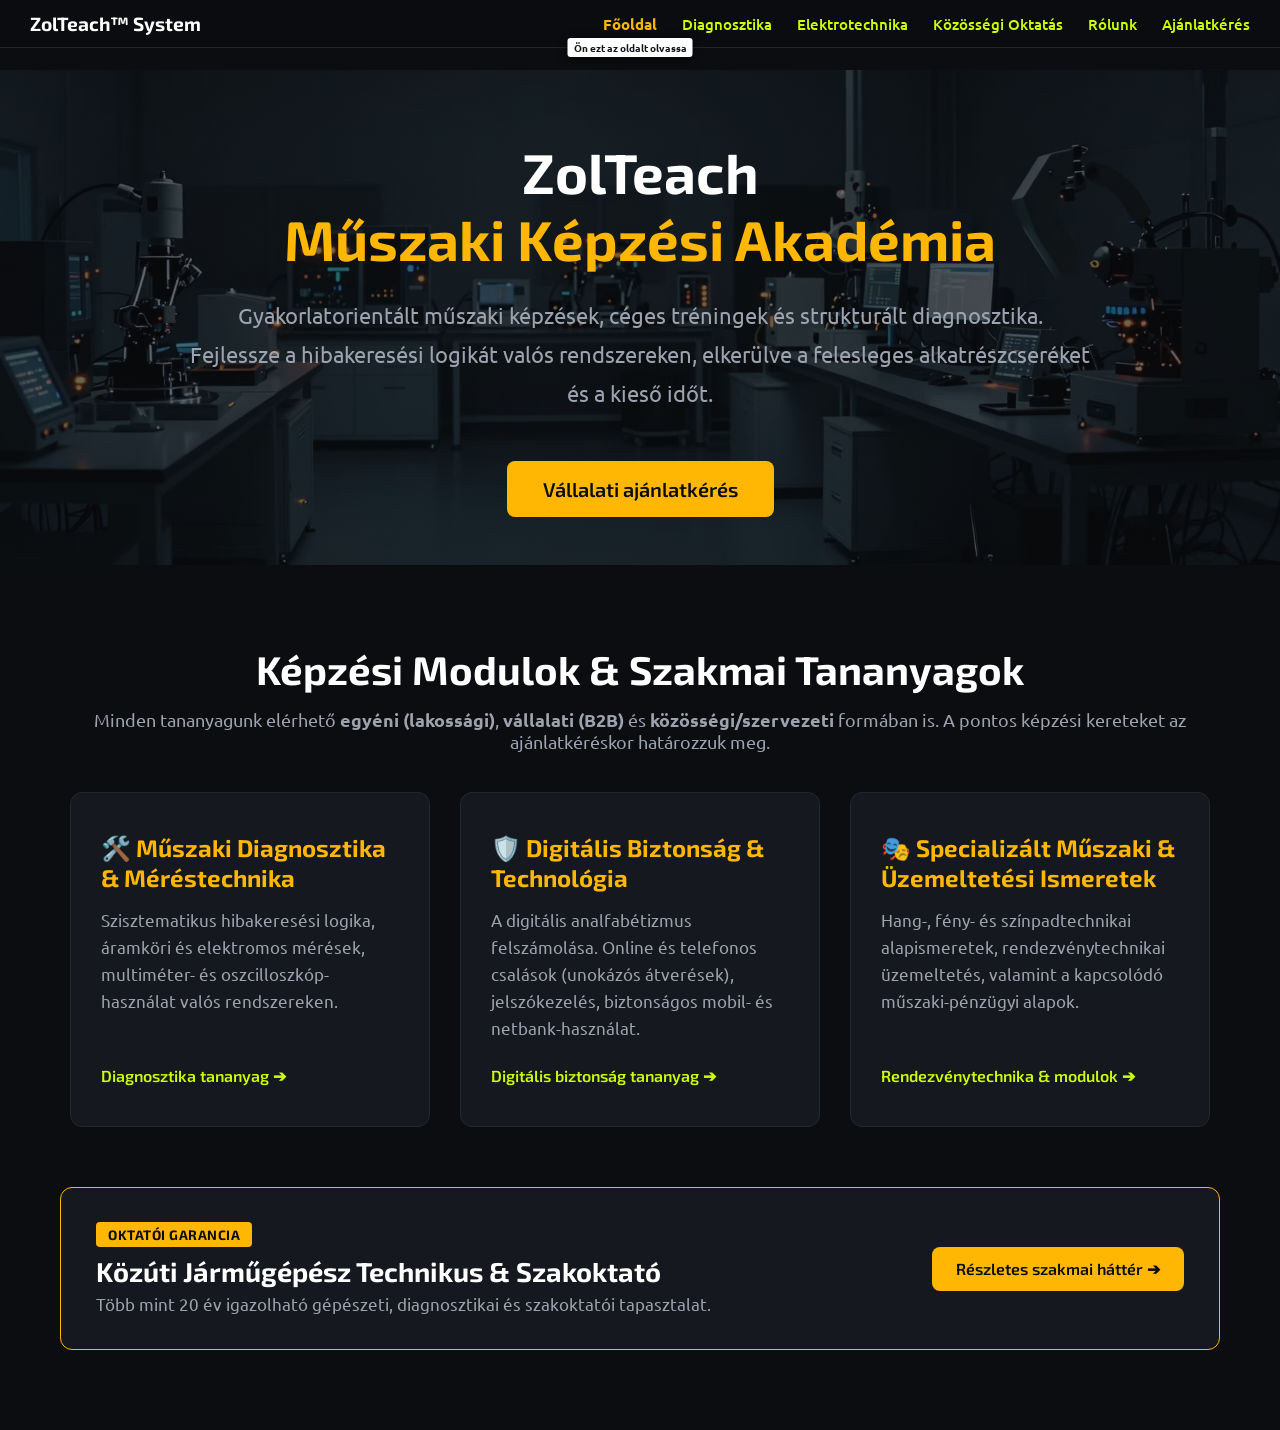
==== index.html @ a7b81051 "Add guarantee banner and update navigation links Added a guarantee banner section with styling and u" ====
<!DOCTYPE html>
<html lang="hu">
<head>
    <meta charset="UTF-8">
    <meta name="viewport" content="width=device-width, initial-scale=1.0">
    <title>ZolTeach Műszaki Képzési Akadémia</title>
    <link rel="preconnect" href="https://fonts.googleapis.com">
    <link rel="preconnect" href="https://fonts.gstatic.com" crossorigin>
    <link href="https://fonts.googleapis.com/css2?family=Exo+2:wght@600;700&family=Ubuntu:wght@400;500&display=swap" rel="stylesheet">
    
    <style>
        * { box-sizing: border-box; margin: 0; padding: 0; }
        
        body { 
            font-family: 'Ubuntu', sans-serif; 
            background-color: #0b0d10; 
            color: #e5e7eb;
            padding-top: 70px;
        }

        /* --- FELSŐ NAVIGÁCIÓS MENÜ --- */
        .top-nav {
            position: fixed;
            top: 0; 
            left: 0; 
            right: 0;
            background: rgba(11, 13, 16, 0.95);
            padding: 12px 30px;
            backdrop-filter: blur(8px);
            -webkit-backdrop-filter: blur(8px);
            z-index: 9999;
            display: flex;
            justify-content: space-between;
            align-items: center;
            border-bottom: 1px solid rgba(255, 255, 255, 0.1);
        }

        .nav-logo {
            display: flex;
            align-items: center;
            text-decoration: none;
            color: #ffffff;
            font-family: 'Exo 2', sans-serif;
            font-weight: 700;
            font-size: 1.2rem;
        }

        .nav-logo img {
            height: 38px;
            width: auto;
            margin-right: 10px;
        }

        .nav-links {
            display: flex;
            gap: 25px;
            align-items: center;
        }

        .nav-item {
            position: relative;
            color: #ccff00;
            text-decoration: none;
            font-weight: 500;
            font-size: 15px;
            transition: color 0.3s ease;
            display: inline-flex;
            flex-direction: column;
            align-items: center;
        }

        .nav-item:hover { 
            color: #ffffff; 
        }

        .menu-active {
            color: #ffb703 !important;
            font-weight: 700 !important;
        }

        .active-indicator {
            position: absolute;
            top: 100%;
            left: 50%;
            transform: translateX(-50%);
            margin-top: 4px;
            background-color: #ffffff;
            color: #111316;
            font-size: 10px;
            font-weight: 700;
            padding: 2px 6px;
            border-radius: 3px;
            white-space: nowrap;
            box-shadow: 0 2px 8px rgba(0, 0, 0, 0.6);
            pointer-events: none;
        }

        /* --- HERO SZEKCIÓ --- */
        .hero {
            background: linear-gradient(rgba(11, 13, 16, 0.6), rgba(11, 13, 16, 0.6)), 
                        url('images/zolteach-hatterkep.jpeg') no-repeat center center/cover;
            min-height: 55vh;
            display: flex;
            flex-direction: column;
            justify-content: center;
            align-items: center;
            text-align: center;
            padding: 60px 20px 40px 20px;
        }

        h1 { 
            font-family: 'Exo 2', sans-serif; 
            font-size: 3.5rem; 
            font-weight: 700;
            margin-bottom: 24px; 
            color: #ffffff; 
            line-height: 1.2;
        }
        
        h1 span { 
            color: #ffb703;
        }

        .hero p { 
            font-size: 1.35rem; 
            max-width: 900px; 
            margin-bottom: 48px; 
            color: #9ca3af;
            line-height: 1.8; 
        }
        
        .btn {
            font-family: 'Exo 2', sans-serif;
            background-color: #ffb703;
            color: #0b0d10;
            padding: 16px 36px;
            font-size: 1.25rem;
            font-weight: 600;
            text-decoration: none;
            border-radius: 8px;
            transition: all 0.3s ease;
            display: inline-block;
        }

        .btn:hover { 
            background-color: #ffffff; 
            transform: translateY(-2px);
        }

        /* --- KÉPZÉSI MODULOK SZEKCIÓ --- */
        .modules-section {
            padding: 80px 20px 40px 20px;
            max-width: 1200px;
            margin: 0 auto;
            text-align: center;
        }

        .modules-section h2 {
            font-family: 'Exo 2', sans-serif;
            font-size: 2.5rem;
            margin-bottom: 15px;
            color: #ffffff;
        }

        .grid {
            display: flex;
            gap: 30px;
            justify-content: center;
            flex-wrap: wrap;
        }

        .card {
            background-color: #15181e;
            border: 1px solid #222731;
            border-radius: 12px;
            padding: 40px 30px;
            flex: 1;
            min-width: 280px;
            max-width: 360px;
            text-align: left;
            transition: transform 0.3s ease, border-color 0.3s ease;
            display: flex;
            flex-direction: column;
            justify-content: space-between;
        }

        .card:hover {
            transform: translateY(-5px);
            border-color: #ffb703;
        }

        .card h3 {
            font-family: 'Exo 2', sans-serif;
            font-size: 1.5rem;
            color: #ffb703;
            margin-bottom: 15px;
        }

        .card p {
            font-size: 1.05rem;
            color: #9ca3af;
            line-height: 1.6;
            margin-bottom: 25px;
        }

        .card-link {
            color: #ccff00;
            text-decoration: none;
            font-weight: 600;
            font-family: 'Exo 2', sans-serif;
            display: inline-flex;
            align-items: center;
            gap: 8px;
            transition: color 0.3s ease;
        }

        .card-link:hover {
            color: #ffffff;
        }

        /* --- OKTATÓI GARANCIA BANNER --- */
        .guarantee-banner {
            max-width: 1200px;
            margin: 20px auto 80px auto;
            padding: 0 20px;
        }

        .guarantee-box {
            background: #15181e;
            border: 1px solid #ffb703;
            border-radius: 12px;
            padding: 35px;
            display: flex;
            justify-content: space-between;
            align-items: center;
            flex-wrap: wrap;
            gap: 25px;
        }

        .badge {
            background: #ffb703;
            color: #0b0d10;
            font-weight: 700;
            padding: 4px 12px;
            border-radius: 4px;
            font-size: 0.85rem;
            font-family: 'Exo 2', sans-serif;
            letter-spacing: 0.5px;
        }

        .guarantee-box h3 {
            color: #ffffff;
            font-family: 'Exo 2', sans-serif;
            margin-top: 12px;
            font-size: 1.7rem;
        }

        .guarantee-box p {
            color: #9ca3af;
            margin-top: 6px;
            font-size: 1.05rem;
        }

        @media (max-width: 768px) {
            body { padding-top: 120px; }
            .top-nav { flex-direction: column; gap: 12px; padding: 12px 15px; }
            .nav-links { gap: 15px; flex-wrap: wrap; justify-content: center; }
            .active-indicator { display: none; }
            h1 { font-size: 2.4rem; }
            .guarantee-box { flex-direction: column; text-align: center; }
        }
    </style>
</head>
<body>

    <!-- FELSŐ MENÜ -->
    <nav class="top-nav" aria-label="Fő navigáció">
        <a href="index.html" class="nav-logo">
            <img src="images/zolteach-logo.png" alt="ZolTeach System Logo" onerror="this.style.display='none'">
            ZolTeach™ System
        </a>
        <div class="nav-links">
            <a href="index.html" class="nav-item menu-active">
                Főoldal
                <span class="active-indicator">Ön ezt az oldalt olvassa</span>
            </a>
            <a href="diagnosztika.html" class="nav-item">Diagnosztika</a>
            <a href="elektrotechnika.html" class="nav-item">Elektrotechnika</a>
            <a href="kozossegi-kepzesek.html" class="nav-item">Közösségi Oktatás</a>
            <a href="rolunk.html" class="nav-item">Rólunk</a>
            <a href="#ajanlatkeres" class="nav-item">Ajánlatkérés</a>
        </div>
    </nav>

    <!-- HERO SZEKCIÓ -->
    <section class="hero">
        <h1>ZolTeach <br><span>Műszaki Képzési Akadémia</span></h1>
        <p>
            Gyakorlatorientált műszaki képzések, céges tréningek és strukturált diagnosztika. <br>
            Fejlessze a hibakeresési logikát valós rendszereken, elkerülve a felesleges alkatrészcseréket és a kieső időt.
        </p>
        <a href="#ajanlatkeres" class="btn">Vállalati ajánlatkérés</a>
    </section>

    <!-- KÉPZÉSI MODULOK SZEKCIÓ -->
    <section class="modules-section">
        <h2>Képzési Modulok & Szakmai Tananyagok</h2>
        <p style="color: #9ca3af; margin-bottom: 40px; font-size: 1.1rem;">
            Minden tananyagunk elérhető <strong>egyéni (lakossági)</strong>, <strong>vállalati (B2B)</strong> és <strong>közösségi/szervezeti</strong> formában is. A pontos képzési kereteket az ajánlatkéréskor határozzuk meg.
        </p>
        
        <div class="grid">
            <!-- 1. MŰSZAKI MODUL -->
            <div class="card">
                <div>
                    <h3>🛠️ Műszaki Diagnosztika & Méréstechnika</h3>
                    <p>Szisztematikus hibakeresési logika, áramköri és elektromos mérések, multiméter- és oszcilloszkóp-használat valós rendszereken.</p>
                </div>
                <a href="diagnosztika.html" class="card-link">Diagnosztika tananyag ➔</a>
            </div>

            <!-- 2. DIGITÁLIS BIZTONSÁG MODUL -->
            <div class="card">
                <div>
                    <h3>🛡️ Digitális Biztonság & Technológia</h3>
                    <p>A digitális analfabétizmus felszámolása. Online és telefonos csalások (unokázós átverések), jelszókezelés, biztonságos mobil- és netbank-használat.</p>
                </div>
                <a href="elektrotechnika.html" class="card-link">Digitális biztonság tananyag ➔</a>
            </div>

            <!-- 3. SPECIALIZÁLT & ÜZEMELTETÉSI MODUL -->
            <div class="card">
                <div>
                    <h3>🎭 Specializált Műszaki & Üzemeltetési Ismeretek</h3>
                    <p>Hang-, fény- és színpadtechnikai alapismeretek, rendezvénytechnikai üzemeltetés, valamint a kapcsolódó műszaki-pénzügyi alapok.</p>
                </div>
                <a href="kozossegi-kepzesek.html" class="card-link">Rendezvénytechnika & modulok ➔</a>
            </div>
        </div>
    </section>

    <!-- OKTATÓI GARANCIA BLOKK -->
    <section class="guarantee-banner">
        <div class="guarantee-box">
            <div>
                <span class="badge">OKTATÓI GARANCIA</span>
                <h3>Közúti Járműgépész Technikus & Szakoktató</h3>
                <p>Több mint 20 év igazolható gépészeti, diagnosztikai és szakoktatói tapasztalat.</p>
            </div>
            <a href="rolunk.html" class="btn" style="padding: 12px 24px; font-size: 1rem;">Részletes szakmai háttér ➔</a>
        </div>
    </section>

</body>
</html>
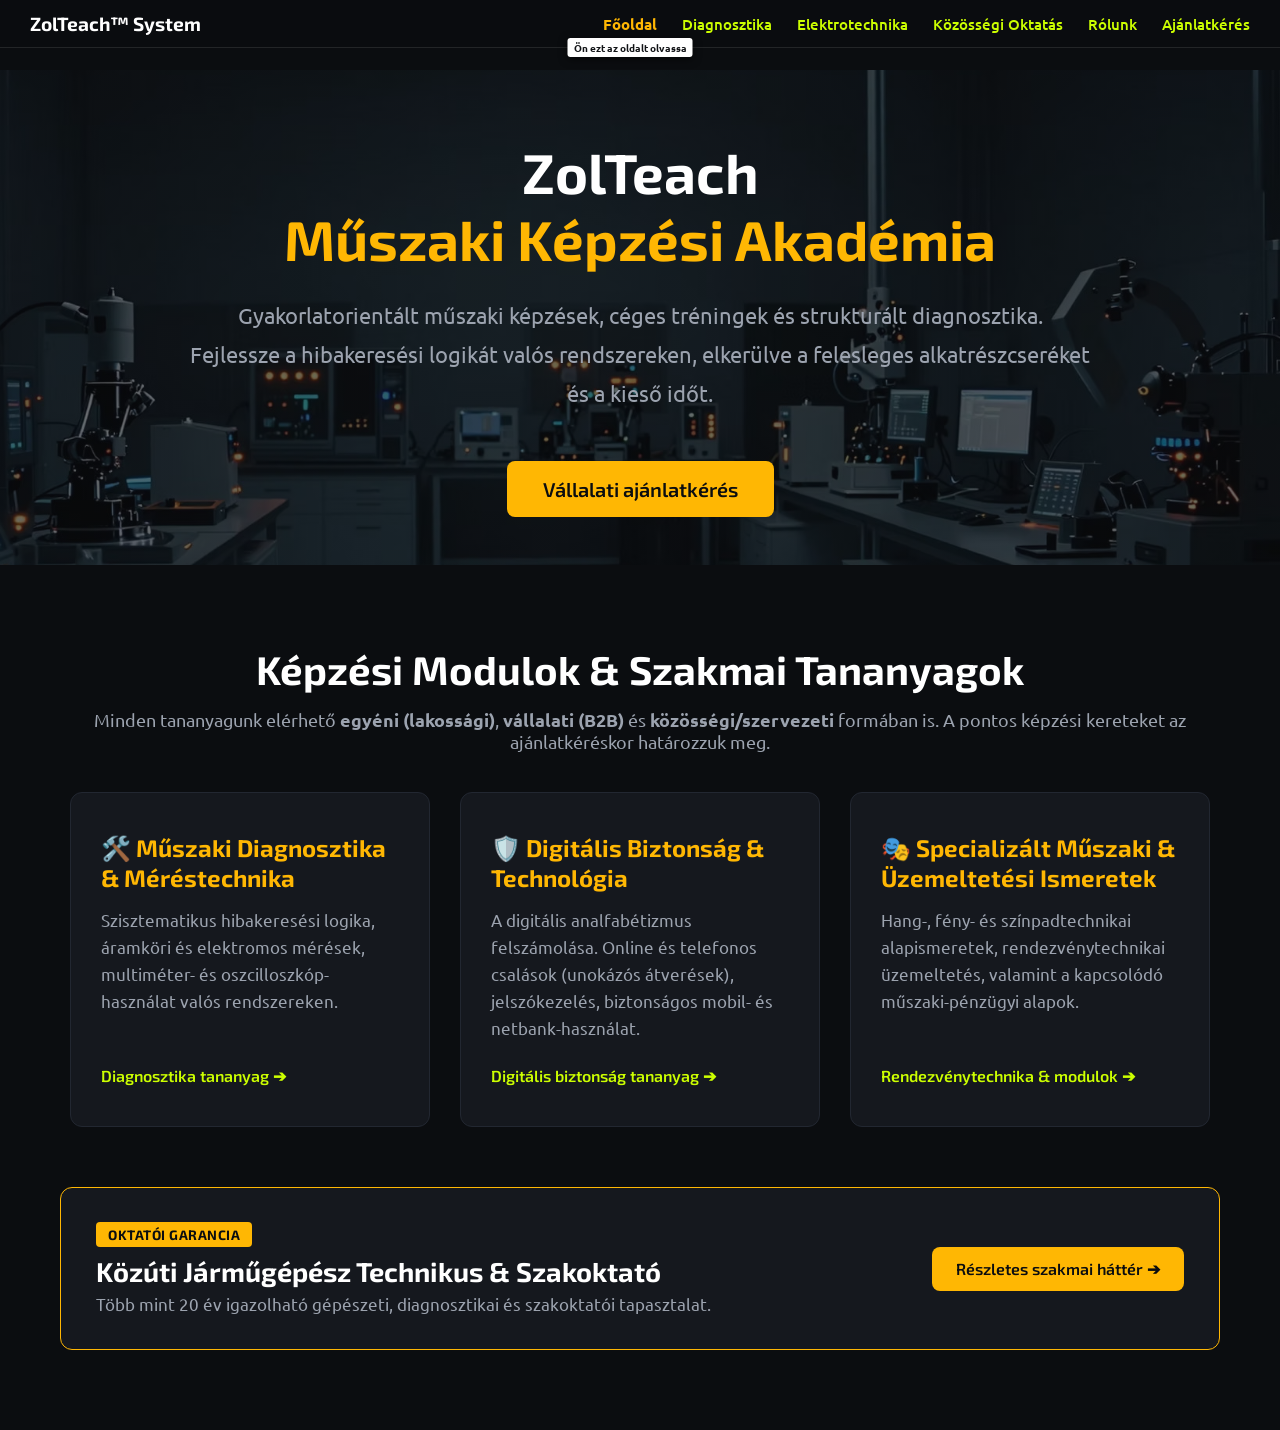
==== commit 5b773de1: "Update hero section background and comment" ====
--- a/index.html
+++ b/index.html
@@ -95,10 +95,11 @@
             pointer-events: none;
         }
 
-        /* --- HERO SZEKCIÓ --- */
+        /* --- HERO SZEKCIÓ (FIXÁLT HÁTTÉRREL) --- */
         .hero {
             background: linear-gradient(rgba(11, 13, 16, 0.6), rgba(11, 13, 16, 0.6)), 
                         url('images/zolteach-hatterkep.jpeg') no-repeat center center/cover;
+            background-attachment: fixed;
             min-height: 55vh;
             display: flex;
             flex-direction: column;
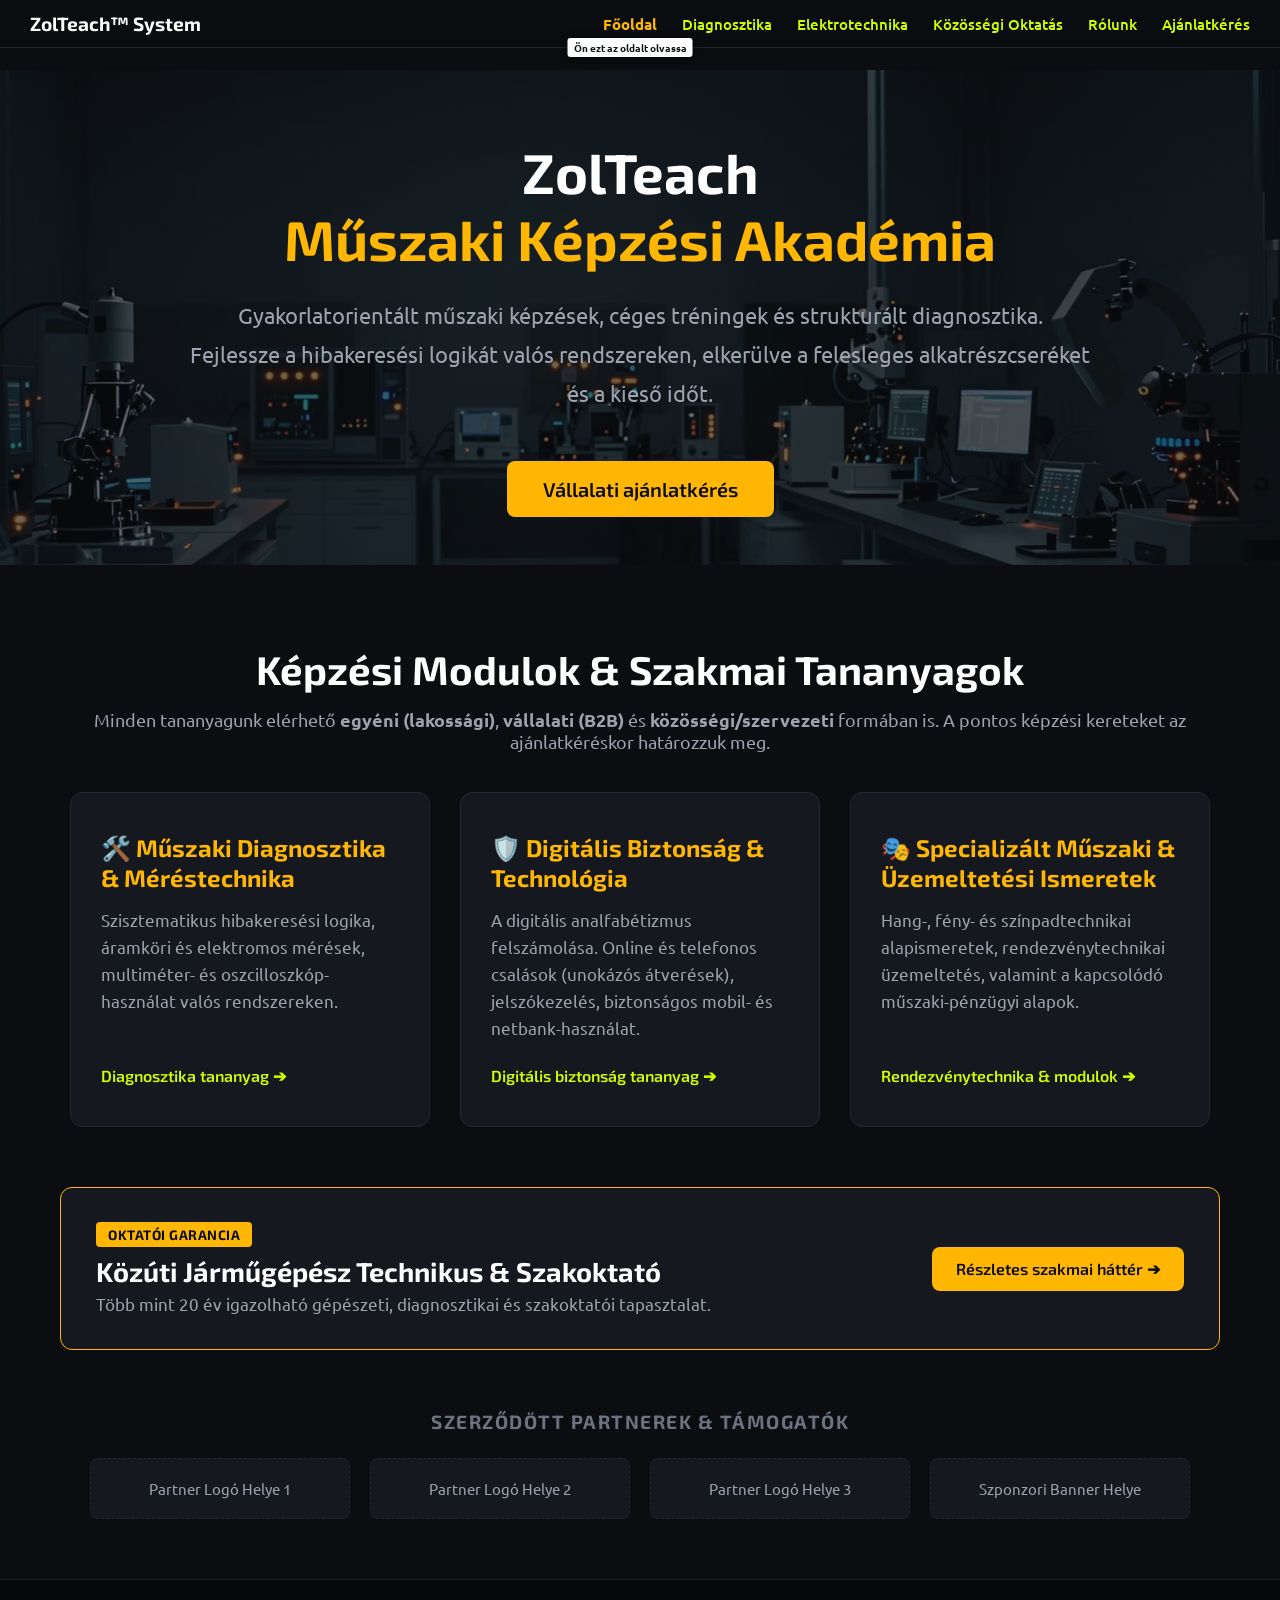
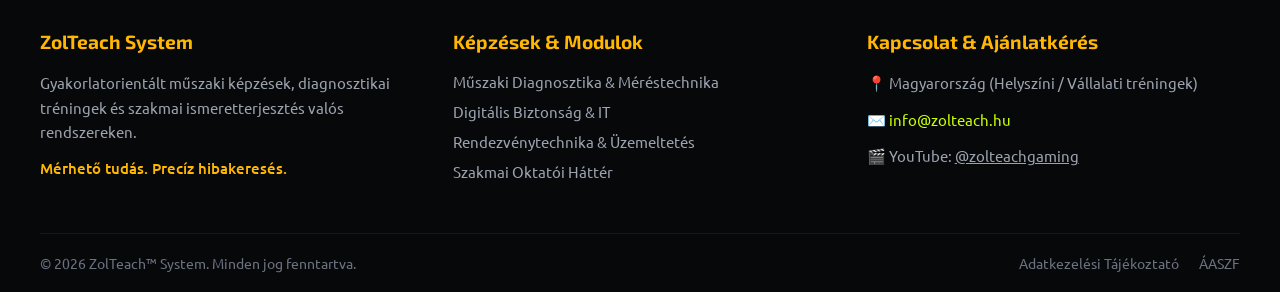
==== commit e6563696: "Add partners section and update margin in styles Lábléc beillesztése?" ====
--- a/index.html
+++ b/index.html
@@ -222,7 +222,7 @@
         /* --- OKTATÓI GARANCIA BANNER --- */
         .guarantee-banner {
             max-width: 1200px;
-            margin: 20px auto 80px auto;
+            margin: 20px auto 60px auto;
             padding: 0 20px;
         }
 
@@ -262,6 +262,146 @@
             font-size: 1.05rem;
         }
 
+        /* --- PARTNER ÉS REKLÁM SZEKCIÓ --- */
+        .partners-section {
+            max-width: 1200px;
+            margin: 40px auto 60px auto;
+            padding: 0 20px;
+            text-align: center;
+        }
+
+        .partners-section h3 {
+            font-family: 'Exo 2', sans-serif;
+            font-size: 1.2rem;
+            color: #6b7280;
+            margin-bottom: 25px;
+            text-transform: uppercase;
+            letter-spacing: 1.5px;
+        }
+
+        .partners-grid {
+            display: flex;
+            gap: 20px;
+            justify-content: center;
+            align-items: center;
+            flex-wrap: wrap;
+        }
+
+        .partner-box {
+            background-color: #15181e;
+            border: 1px dashed #222731;
+            border-radius: 8px;
+            padding: 20px;
+            min-width: 200px;
+            flex: 1;
+            max-width: 260px;
+            display: flex;
+            justify-content: center;
+            align-items: center;
+            color: #9ca3af;
+            font-size: 0.95rem;
+            text-decoration: none;
+            transition: all 0.3s ease;
+        }
+
+        .partner-box img {
+            max-height: 40px;
+            max-width: 100%;
+            filter: grayscale(100%);
+            opacity: 0.7;
+            transition: all 0.3s ease;
+        }
+
+        .partner-box:hover {
+            border-color: #ffb703;
+            color: #ffffff;
+            transform: translateY(-3px);
+            background-color: #1c2029;
+        }
+
+        .partner-box:hover img {
+            filter: grayscale(0%);
+            opacity: 1;
+        }
+
+        /* --- LÁBLÉC (FOOTER) --- */
+        footer {
+            background-color: #07080a;
+            border-top: 1px solid rgba(255, 255, 255, 0.1);
+            padding: 50px 20px 20px 20px;
+        }
+
+        .footer-container {
+            max-width: 1200px;
+            margin: 0 auto;
+            display: flex;
+            flex-wrap: wrap;
+            gap: 40px;
+            justify-content: space-between;
+        }
+
+        .footer-col {
+            flex: 1;
+            min-width: 250px;
+        }
+
+        .footer-col h4 {
+            font-family: 'Exo 2', sans-serif;
+            color: #ffb703;
+            font-size: 1.2rem;
+            margin-bottom: 18px;
+        }
+
+        .footer-col p {
+            color: #9ca3af;
+            font-size: 0.95rem;
+            line-height: 1.6;
+            margin-bottom: 12px;
+        }
+
+        .footer-links {
+            list-style: none;
+        }
+
+        .footer-links li {
+            margin-bottom: 10px;
+        }
+
+        .footer-links a {
+            color: #9ca3af;
+            text-decoration: none;
+            font-size: 0.95rem;
+            transition: color 0.3s ease;
+        }
+
+        .footer-links a:hover {
+            color: #ccff00;
+        }
+
+        .footer-bottom {
+            max-width: 1200px;
+            margin: 40px auto 0 auto;
+            padding-top: 20px;
+            border-top: 1px solid #15181e;
+            display: flex;
+            justify-content: space-between;
+            align-items: center;
+            flex-wrap: wrap;
+            gap: 15px;
+            color: #6b7280;
+            font-size: 0.85rem;
+        }
+
+        .footer-bottom a {
+            color: #6b7280;
+            text-decoration: none;
+            transition: color 0.3s ease;
+        }
+
+        .footer-bottom a:hover {
+            color: #ffffff;
+        }
+
         @media (max-width: 768px) {
             body { padding-top: 120px; }
             .top-nav { flex-direction: column; gap: 12px; padding: 12px 15px; }
@@ -269,6 +409,8 @@
             .active-indicator { display: none; }
             h1 { font-size: 2.4rem; }
             .guarantee-box { flex-direction: column; text-align: center; }
+            .footer-container { flex-direction: column; }
+            .footer-bottom { flex-direction: column; text-align: center; }
         }
     </style>
 </head>
@@ -352,5 +494,68 @@
         </div>
     </section>
 
+    <!-- PARTNER ÉS REKLÁM SZEKCIÓ -->
+    <section class="partners-section">
+        <h3>Szerződött Partnerek & Támogatók</h3>
+        <div class="partners-grid">
+            <!-- Helyőrző boxok logóknak / hirdetéseknek -->
+            <a href="#" class="partner-box">
+                <!-- Logó kép esetén: <img src="images/partner1.png" alt="Partner 1"> -->
+                <span>Partner Logó Helye 1</span>
+            </a>
+            <a href="#" class="partner-box">
+                <span>Partner Logó Helye 2</span>
+            </a>
+            <a href="#" class="partner-box">
+                <span>Partner Logó Helye 3</span>
+            </a>
+            <a href="#" class="partner-box">
+                <span>Szponzori Banner Helye</span>
+            </a>
+        </div>
+    </section>
+
+    <!-- LÁBLÉC (FOOTER) -->
+    <footer>
+        <div class="footer-container">
+            <!-- 1. OSZLOP: RÓLUNK SUMMARY -->
+            <div class="footer-col">
+                <h4>ZolTeach System</h4>
+                <p>Gyakorlatorientált műszaki képzések, diagnosztikai tréningek és szakmai ismeretterjesztés valós rendszereken.</p>
+                <p style="color: #ffb703; font-weight: 500;">Mérhető tudás. Precíz hibakeresés.</p>
+            </div>
+
+            <!-- 2. OSZLOP: GYORSGYŰJTEMÉNY / LINKÉK -->
+            <div class="footer-col">
+                <h4>Képzések & Modulok</h4>
+                <ul class="footer-links">
+                    <li><a href="diagnosztika.html">Műszaki Diagnosztika & Méréstechnika</a></li>
+                    <li><a href="elektrotechnika.html">Digitális Biztonság & IT</a></li>
+                    <li><a href="kozossegi-kepzesek.html">Rendezvénytechnika & Üzemeltetés</a></li>
+                    <li><a href="rolunk.html">Szakmai Oktatói Háttér</a></li>
+                </ul>
+            </div>
+
+            <!-- 3. OSZLOP: KAPCSOLAT -->
+            <div class="footer-col" id="ajanlatkeres">
+                <h4>Kapcsolat & Ajánlatkérés</h4>
+                <p>📍 Magyarország (Helyszíni / Vállalati tréningek)</p>
+                <p>✉️ <a href="mailto:info@zolteach.hu" style="color: #ccff00; text-decoration: none;">info@zolteach.hu</a></p>
+                <p>🎬 YouTube: <a href="https://youtube.com/@zolteachgaming" target="_blank" rel="noopener" style="color: #9ca3af; text-decoration: underline;">@zolteachgaming</a></p>
+            </div>
+        </div>
+
+        <!-- ALSÓ SÁV -->
+        <div class="footer-bottom">
+            <div>
+                © 2026 ZolTeach™ System. Minden jog fenntartva.
+            </div>
+            <div style="display: flex; gap: 20px;">
+                <a href="#">Adatkezelési Tájékoztató</a>
+                <a href="#">ÁASZF</a>
+            </div>
+        </div>
+    </footer>
+
 </body>
 </html>
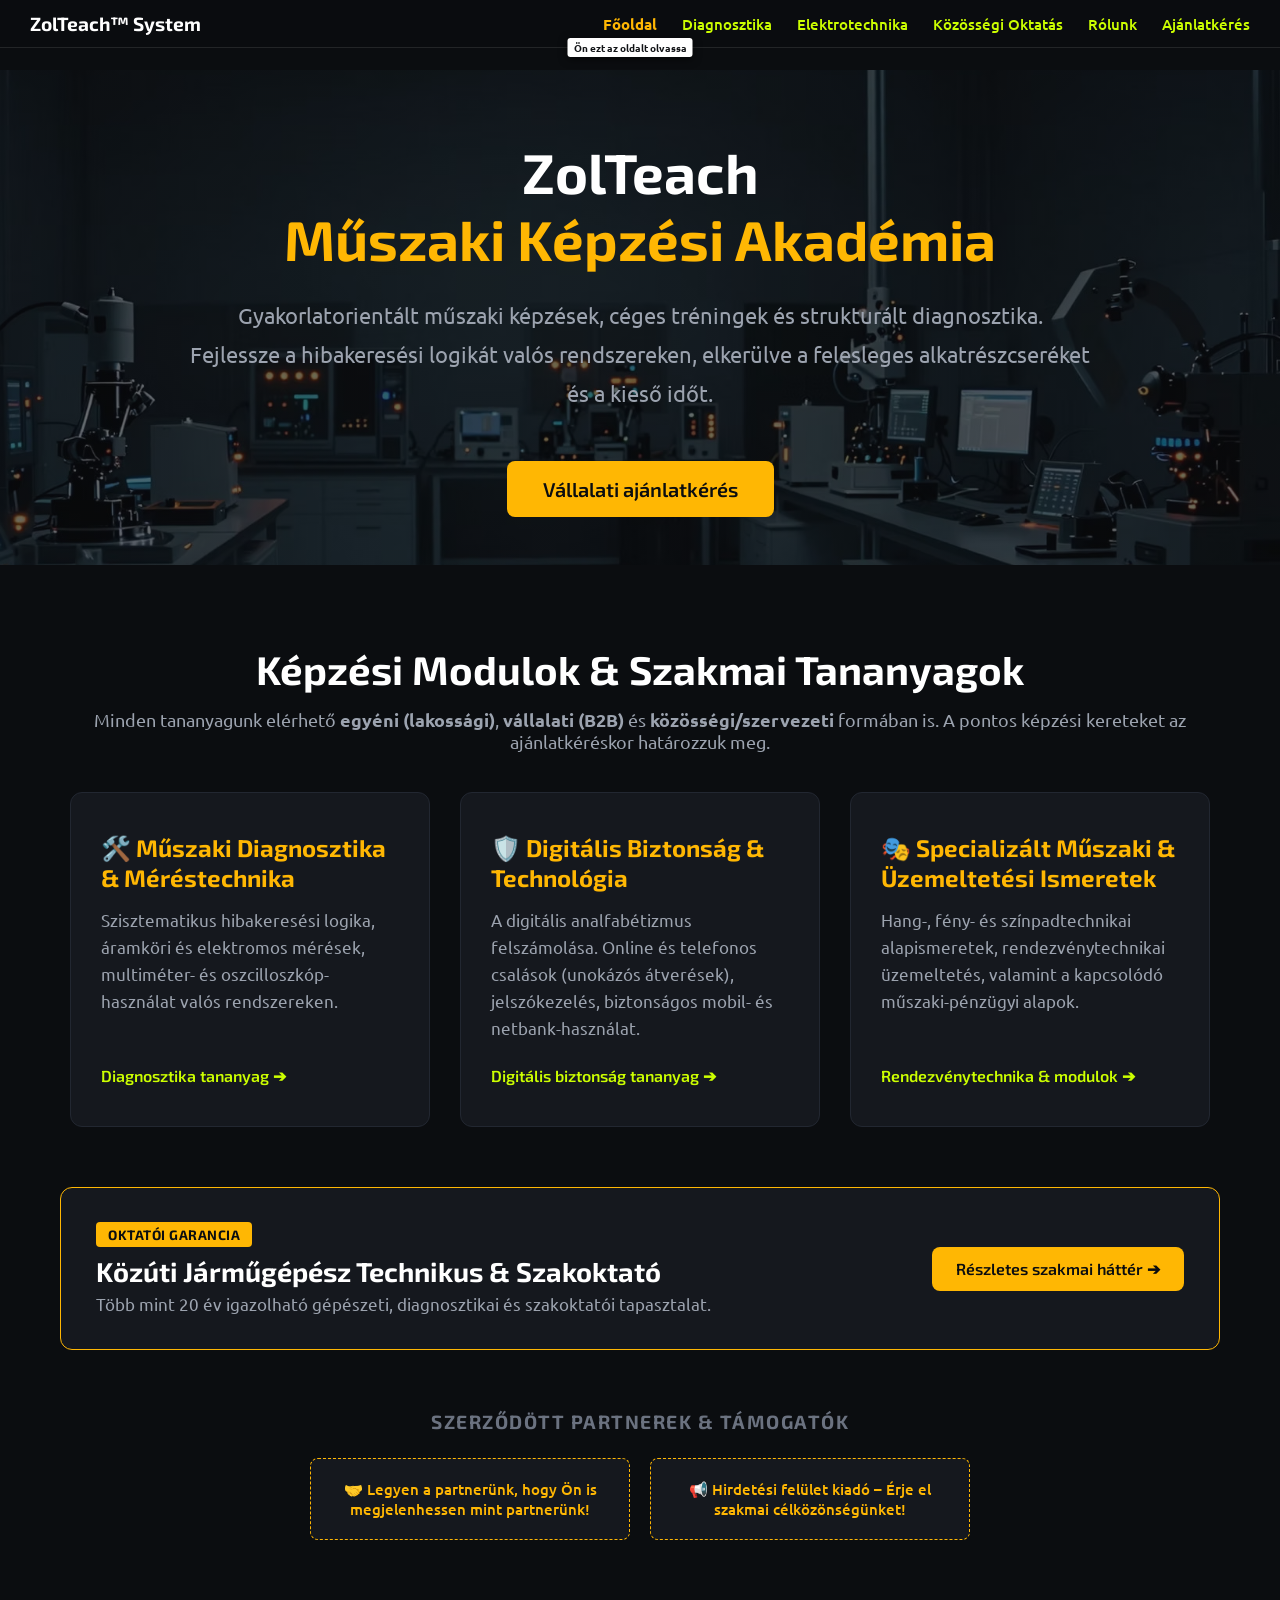
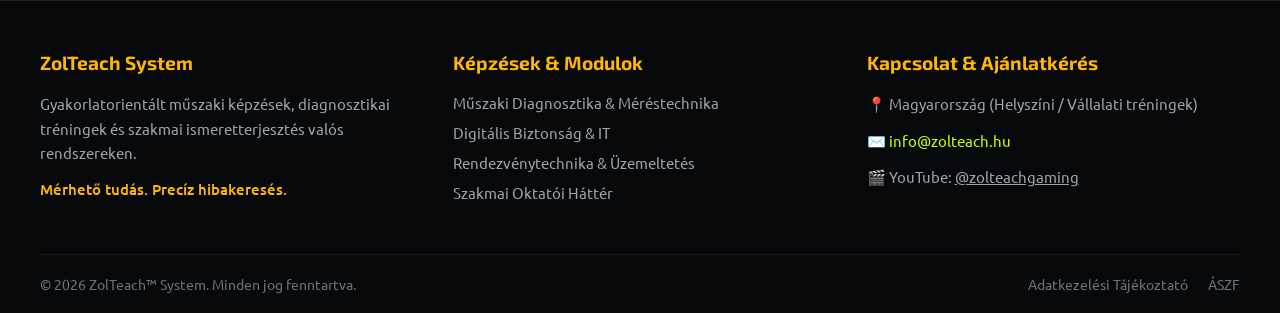
==== commit 38fb993d: "Refactor partner box styles and update section" ====
--- a/index.html
+++ b/index.html
@@ -289,12 +289,12 @@
 
         .partner-box {
             background-color: #15181e;
-            border: 1px dashed #222731;
+            border: 1px solid #222731;
             border-radius: 8px;
             padding: 20px;
-            min-width: 200px;
+            min-width: 220px;
             flex: 1;
-            max-width: 260px;
+            max-width: 320px;
             display: flex;
             justify-content: center;
             align-items: center;
@@ -304,12 +304,11 @@
             transition: all 0.3s ease;
         }
 
-        .partner-box img {
-            max-height: 40px;
-            max-width: 100%;
-            filter: grayscale(100%);
-            opacity: 0.7;
-            transition: all 0.3s ease;
+        .partner-box.promo-box {
+            border: 1px dashed #ffb703;
+            color: #ffb703;
+            font-weight: 500;
+            text-align: center;
         }
 
         .partner-box:hover {
@@ -319,9 +318,8 @@
             background-color: #1c2029;
         }
 
-        .partner-box:hover img {
-            filter: grayscale(0%);
-            opacity: 1;
+        .partner-box.promo-box:hover {
+            background-color: rgba(255, 183, 3, 0.1);
         }
 
         /* --- LÁBLÉC (FOOTER) --- */
@@ -494,38 +492,18 @@
         </div>
     </section>
 
-    <!-- PARTNER ÉS REKLÁM SZEKCIÓ -->
-    <section class="partners-section">
-        <h3>Szerződött Partnerek & Támogatók</h3>
-        <div class="partners-grid">
-            <!-- Helyőrző boxok logóknak / hirdetéseknek -->
-            <a href="#" class="partner-box">
-                <!-- Logó kép esetén: <img src="images/partner1.png" alt="Partner 1"> -->
-                <span>Partner Logó Helye 1</span>
-            </a>
-            <a href="#" class="partner-box">
-                <span>Partner Logó Helye 2</span>
-            </a>
-            <a href="#" class="partner-box">
-                <span>Partner Logó Helye 3</span>
-            </a>
-            <a href="#" class="partner-box">
-                <span>Szponzori Banner Helye</span>
-            </a>
-        </div>
-    </section>
+    <!-- PARTNER ÉS REKLÁM SZEKCIÓ (Központilag a partners.json-ból) -->
+    <section class="partners-section" id="partners-container"></section>
 
     <!-- LÁBLÉC (FOOTER) -->
     <footer>
         <div class="footer-container">
-            <!-- 1. OSZLOP: RÓLUNK SUMMARY -->
             <div class="footer-col">
                 <h4>ZolTeach System</h4>
                 <p>Gyakorlatorientált műszaki képzések, diagnosztikai tréningek és szakmai ismeretterjesztés valós rendszereken.</p>
                 <p style="color: #ffb703; font-weight: 500;">Mérhető tudás. Precíz hibakeresés.</p>
             </div>
 
-            <!-- 2. OSZLOP: GYORSGYŰJTEMÉNY / LINKÉK -->
             <div class="footer-col">
                 <h4>Képzések & Modulok</h4>
                 <ul class="footer-links">
@@ -536,7 +514,6 @@
                 </ul>
             </div>
 
-            <!-- 3. OSZLOP: KAPCSOLAT -->
             <div class="footer-col" id="ajanlatkeres">
                 <h4>Kapcsolat & Ajánlatkérés</h4>
                 <p>📍 Magyarország (Helyszíni / Vállalati tréningek)</p>
@@ -545,17 +522,18 @@
             </div>
         </div>
 
-        <!-- ALSÓ SÁV -->
         <div class="footer-bottom">
             <div>
                 © 2026 ZolTeach™ System. Minden jog fenntartva.
             </div>
             <div style="display: flex; gap: 20px;">
                 <a href="#">Adatkezelési Tájékoztató</a>
-                <a href="#">ÁASZF</a>
+                <a href="#">ÁSZF</a>
             </div>
         </div>
     </footer>
 
+    <!-- DYNAMIC PARTNER LOADER SCRIPT -->
+    <script src="partners.js"></script>
 </body>
 </html>
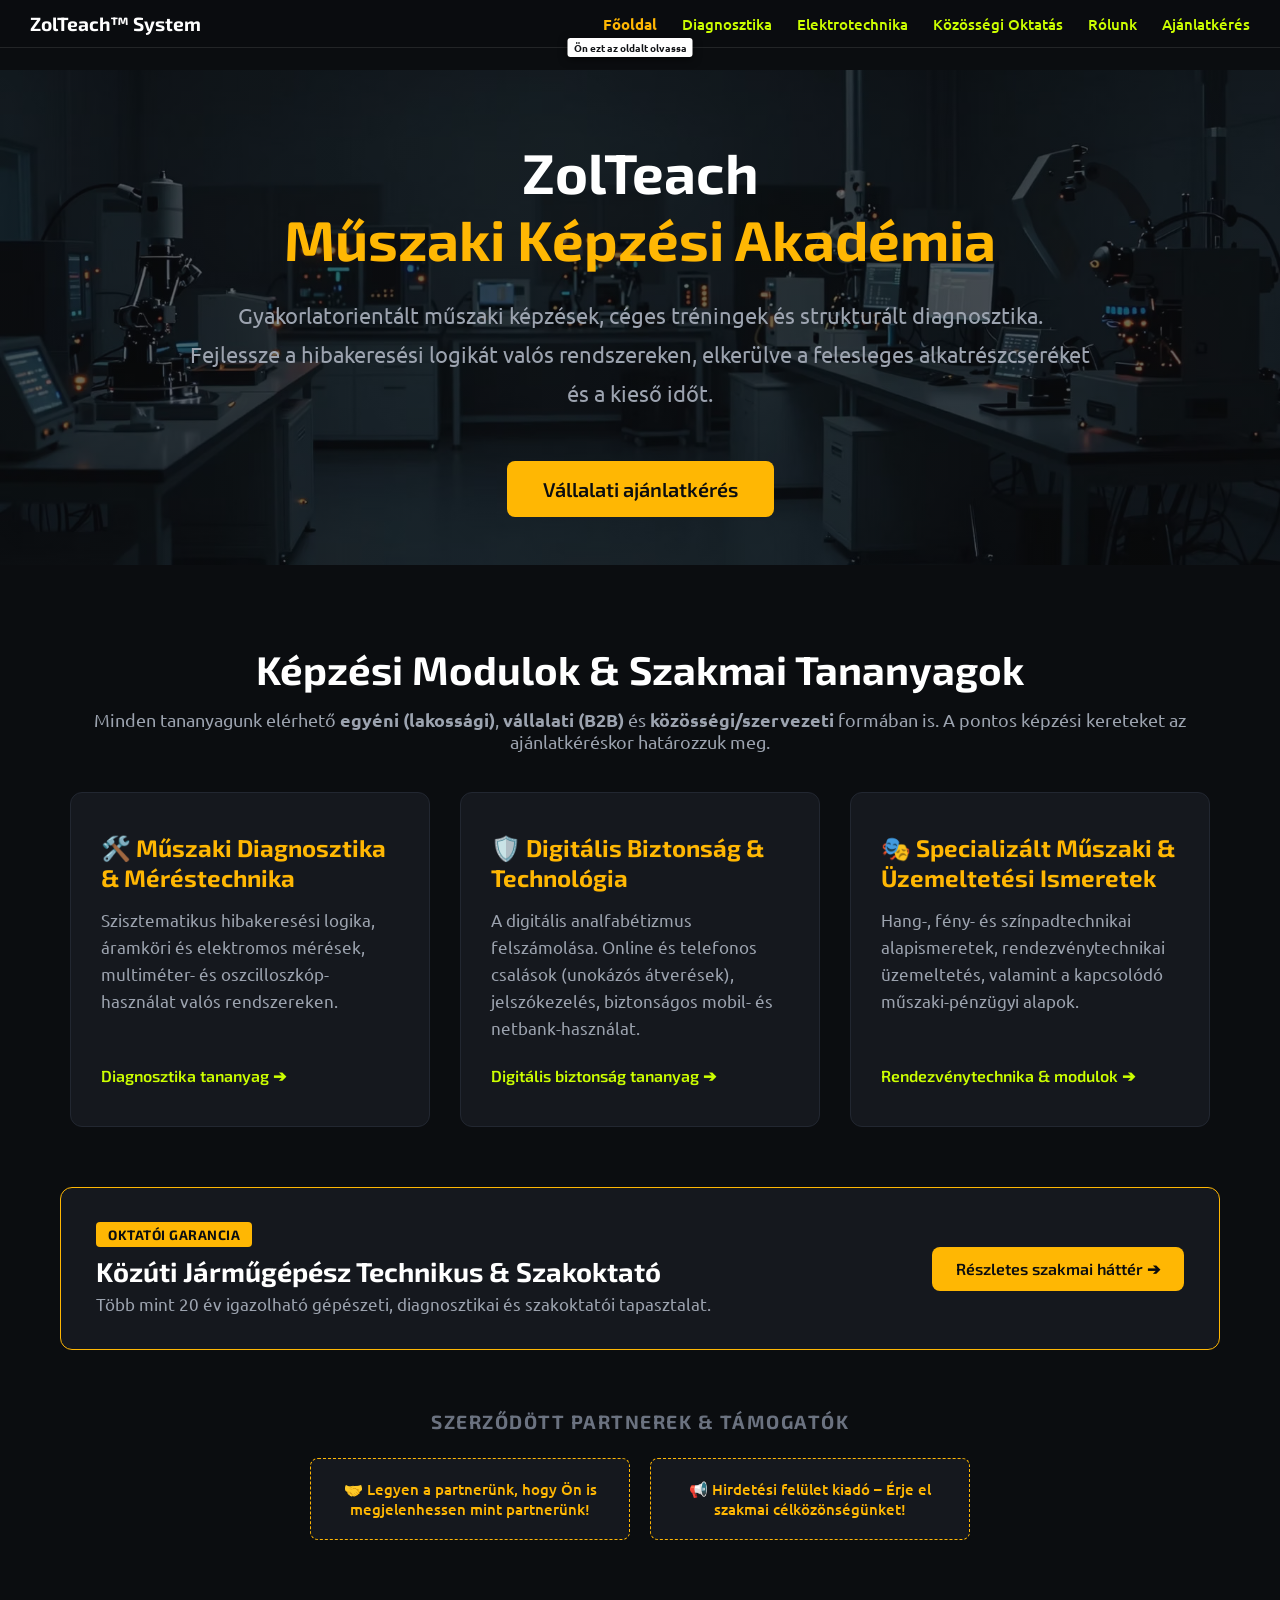
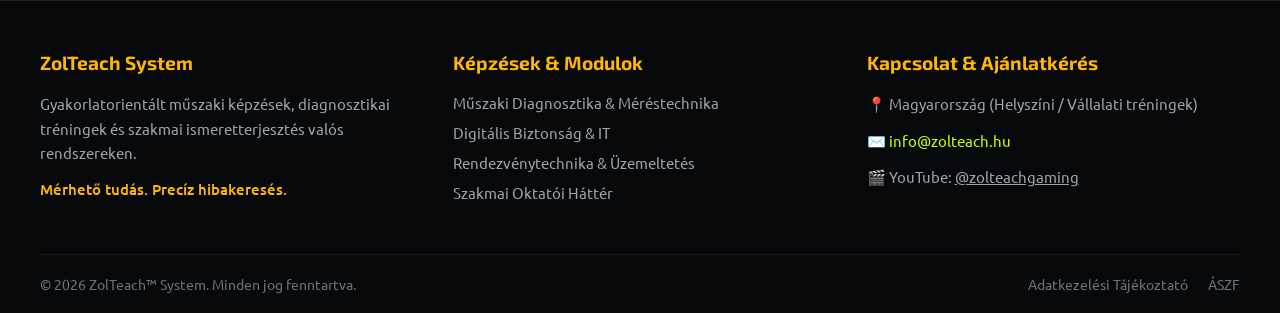
==== commit 6293e339: "Update index.html 102-es sorból törölve a háttérkép rögzítése background-attachment: fixed;" ====
--- a/index.html
+++ b/index.html
@@ -99,7 +99,7 @@
         .hero {
             background: linear-gradient(rgba(11, 13, 16, 0.6), rgba(11, 13, 16, 0.6)), 
                         url('images/zolteach-hatterkep.jpeg') no-repeat center center/cover;
-            background-attachment: fixed;
+            
             min-height: 55vh;
             display: flex;
             flex-direction: column;
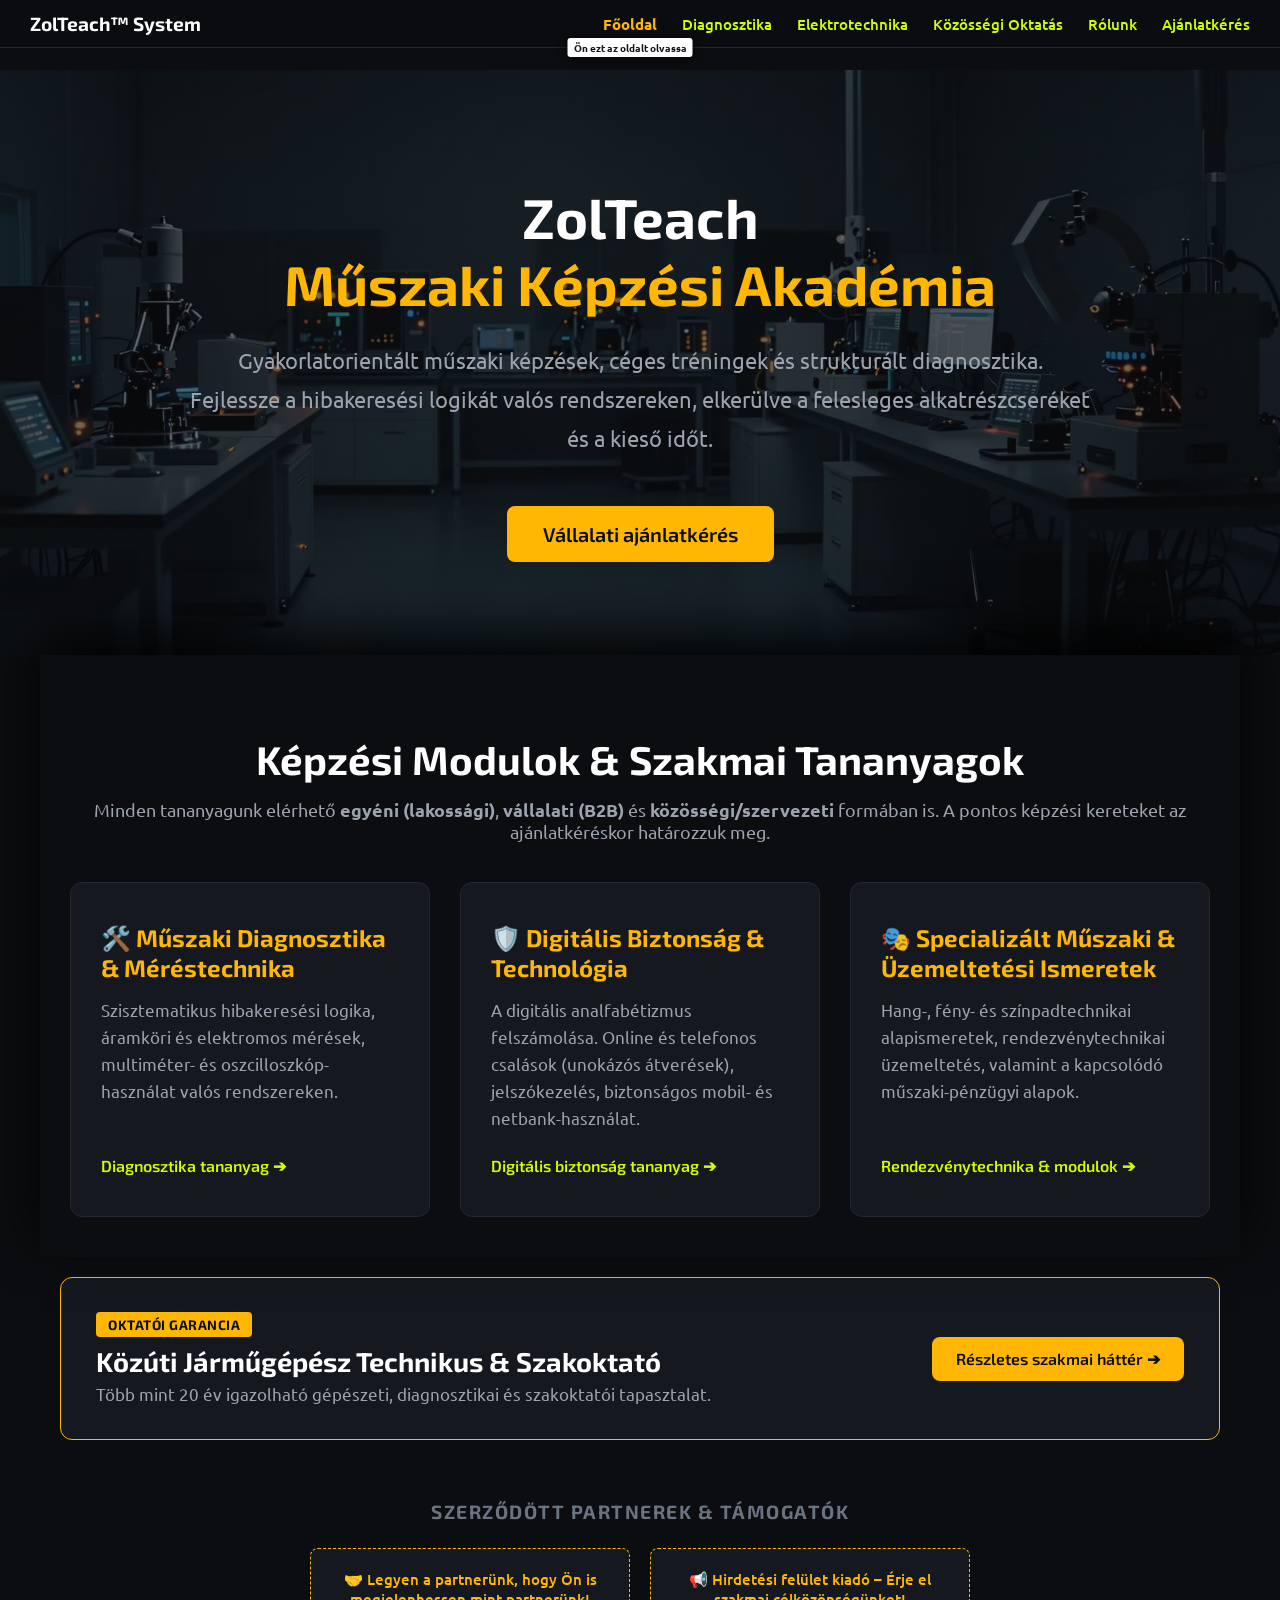
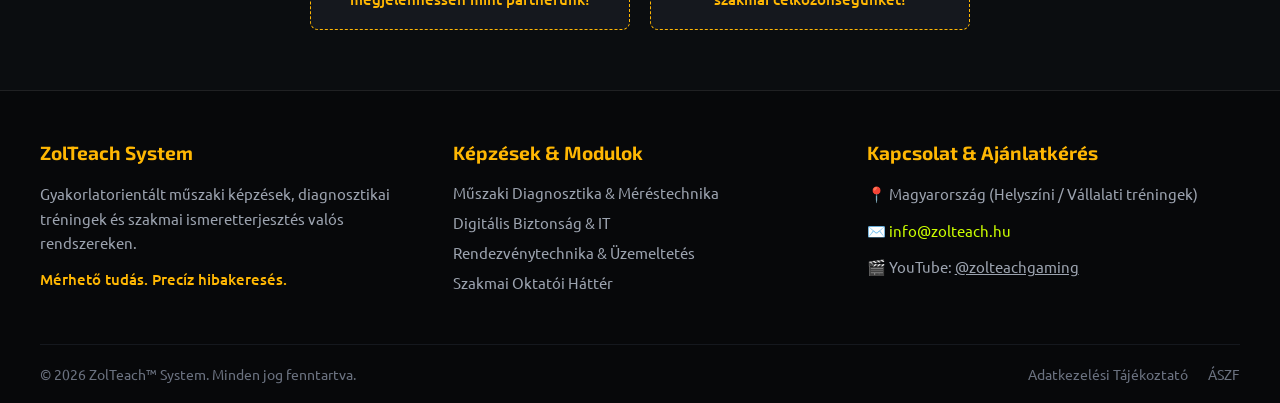
==== commit cbf1c674: "Update index.html hero módosítva hero + section-ra" ====
--- a/index.html
+++ b/index.html
@@ -96,18 +96,32 @@
         }
 
         /* --- HERO SZEKCIÓ (FIXÁLT HÁTTÉRREL) --- */
-        .hero {
-            background: linear-gradient(rgba(11, 13, 16, 0.6), rgba(11, 13, 16, 0.6)), 
-                        url('images/zolteach-hatterkep.jpeg') no-repeat center center/cover;
-            
-            min-height: 55vh;
-            display: flex;
-            flex-direction: column;
-            justify-content: center;
-            align-items: center;
-            text-align: center;
-            padding: 60px 20px 40px 20px;
-        }
+        /* 1. ALSÓ LAP: A műhelyes háttérkép (helyben marad/ragad) */
+.hero {
+    position: sticky;
+    top: 0;
+    background: linear-gradient(rgba(11, 13, 16, 0.6), rgba(11, 13, 16, 0.6)), 
+                url('images/zolteach-hatterkep.jpeg') no-repeat center center/cover;
+    min-height: 65vh;
+    display: flex;
+    flex-direction: column;
+    justify-content: center;
+    align-items: center;
+    text-align: center;
+    padding: 80px 20px 60px 20px;
+    z-index: 1; /* Ez van alul */
+}
+
+/* 2. FELSŐ LAP: A fekete tartalom, ami rácsúszik a képre */
+/* (A hero után következő szekcióra vonatkozik) */
+.hero + section, 
+main, 
+.container-modules { 
+    position: relative;
+    z-index: 2; /* Ez csúszik RÁ a képre */
+    background-color: #0b0d10; /* A sötét háttér */
+    box-shadow: 0 -20px 50px rgba(0, 0, 0, 0.9); /* Árnyék a lap szélén a mélységérzetért */
+}
 
         h1 { 
             font-family: 'Exo 2', sans-serif; 
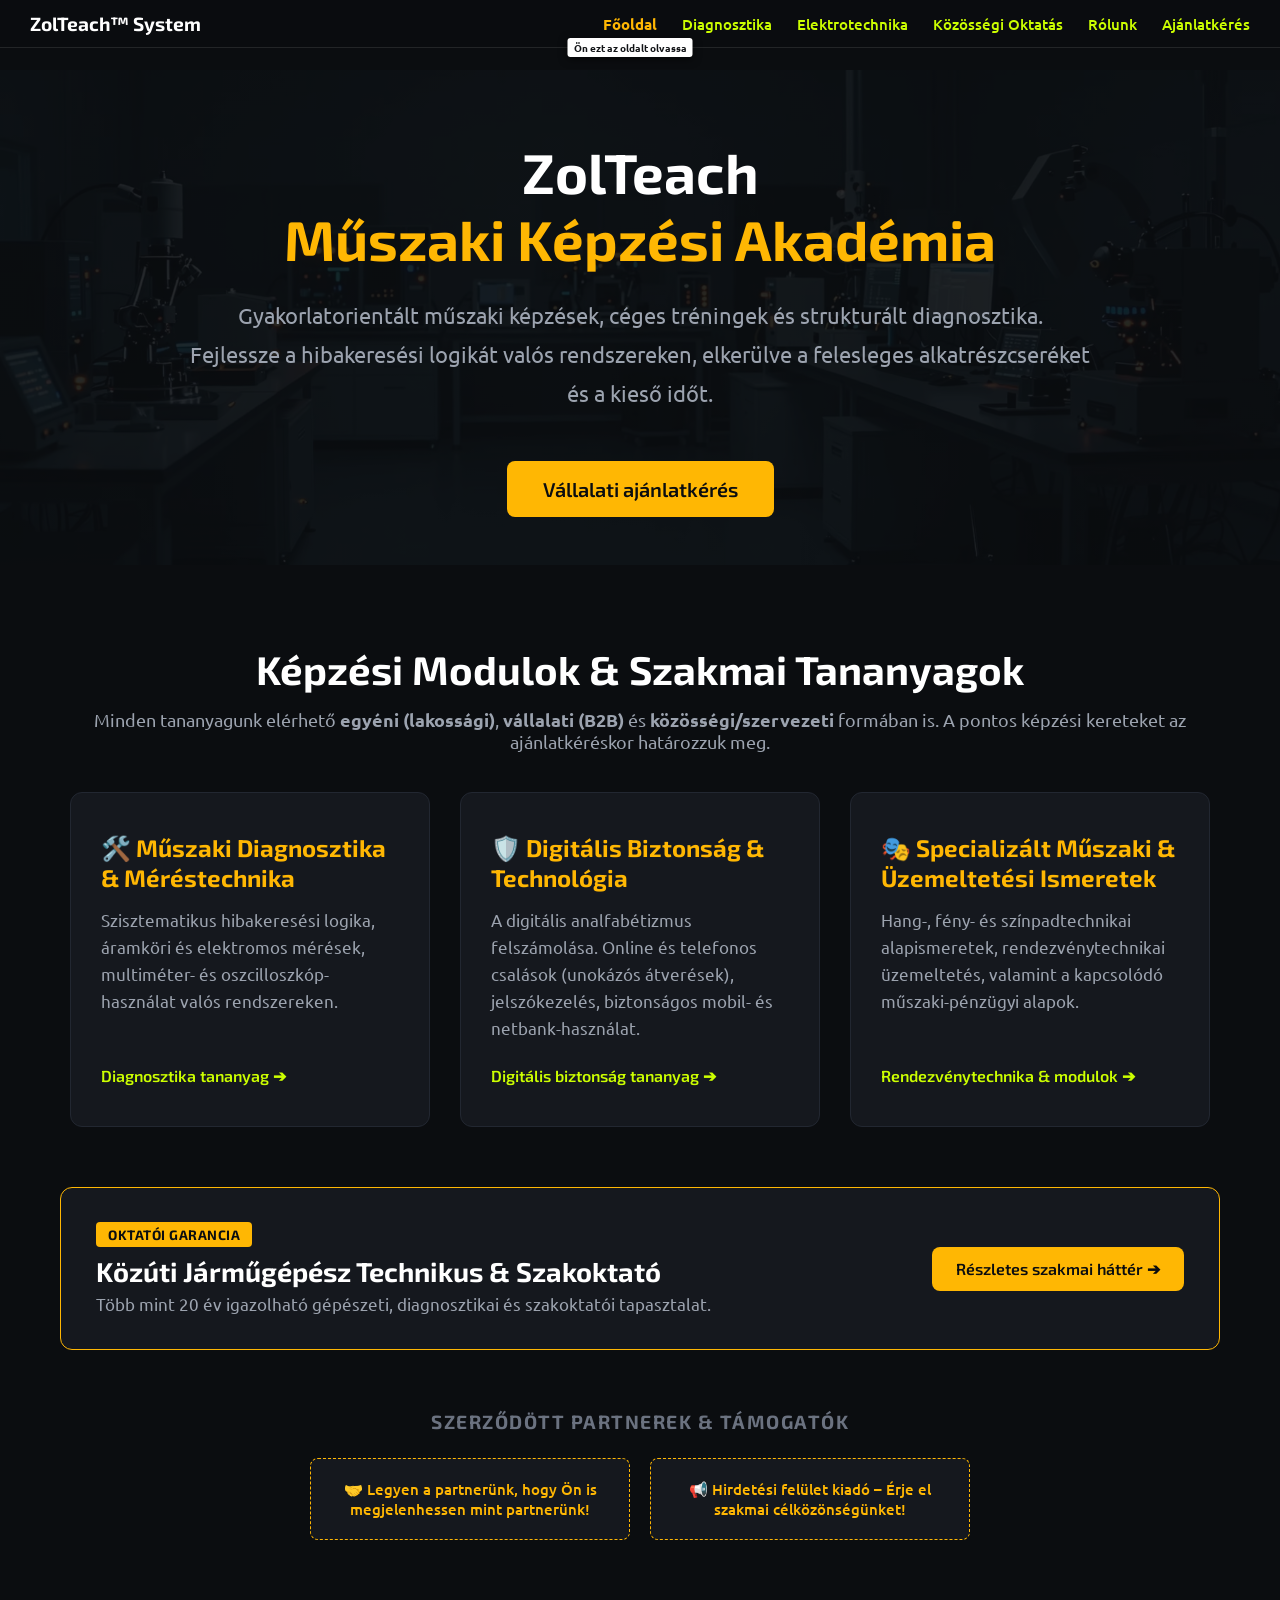
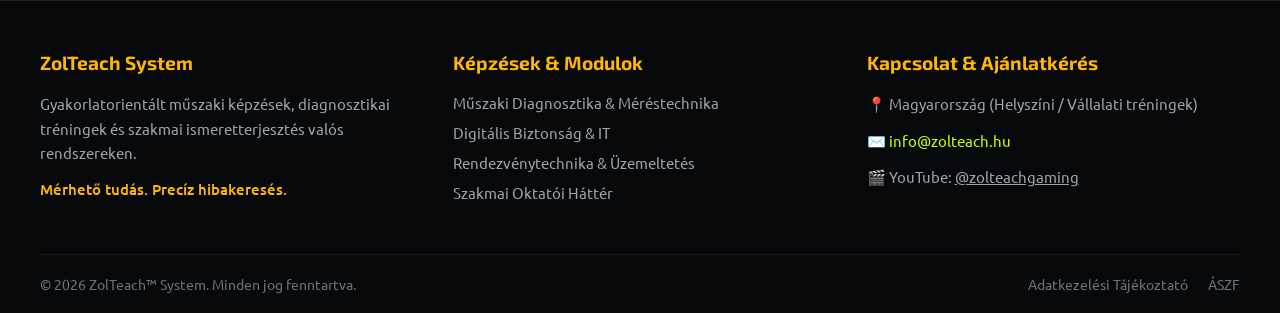
==== commit c4fd6257: "Refactor hero section with sticky positioning Updated the hero section to use sticky positioning and" ====
--- a/index.html
+++ b/index.html
@@ -95,33 +95,35 @@
             pointer-events: none;
         }
 
-        /* --- HERO SZEKCIÓ (FIXÁLT HÁTTÉRREL) --- */
-        /* 1. ALSÓ LAP: A műhelyes háttérkép (helyben marad/ragad) */
-.hero {
-    position: sticky;
-    top: 0;
-    background: linear-gradient(rgba(11, 13, 16, 0.6), rgba(11, 13, 16, 0.6)), 
-                url('images/zolteach-hatterkep.jpeg') no-repeat center center/cover;
-    min-height: 65vh;
-    display: flex;
-    flex-direction: column;
-    justify-content: center;
-    align-items: center;
-    text-align: center;
-    padding: 80px 20px 60px 20px;
-    z-index: 1; /* Ez van alul */
-}
-
-/* 2. FELSŐ LAP: A fekete tartalom, ami rácsúszik a képre */
-/* (A hero után következő szekcióra vonatkozik) */
-.hero + section, 
-main, 
-.container-modules { 
-    position: relative;
-    z-index: 2; /* Ez csúszik RÁ a képre */
-    background-color: #0b0d10; /* A sötét háttér */
-    box-shadow: 0 -20px 50px rgba(0, 0, 0, 0.9); /* Árnyék a lap szélén a mélységérzetért */
-}
+/* --- HERO SZEKCIÓ (sticky-vel a rácsúszó hatásért) --- */
+        .hero {
+            position: sticky;
+            top: 0;
+            background: linear-gradient(rgba(11, 13, 16, 0.6), rgba(11, 13, 16, 0.6)), 
+                        url('images/zolteach-hatterkep.jpeg') no-repeat center center/cover;
+            min-height: 55vh;
+            display: flex;
+            flex-direction: column;
+            justify-content: center;
+            align-items: center;
+            text-align: center;
+            padding: 60px 20px 40px 20px;
+            overflow: hidden; /* Szükséges a sticky és az after kombinációjához */
+            z-index: 1; /* Alacsonyabb réteg */
+        }
+
+        .hero::after {
+            content: '';
+            position: absolute;
+            top: 0; left: 0; right: 0; bottom: 0;
+            background: rgba(11, 13, 16, 0.7); /* Sötétítő réteg */
+            z-index: -1; /* A szöveg mögé */
+        }
+
+        .hero > * {
+            position: relative;
+            z-index: 1; /* A szöveg elé */
+        }
 
         h1 { 
             font-family: 'Exo 2', sans-serif; 
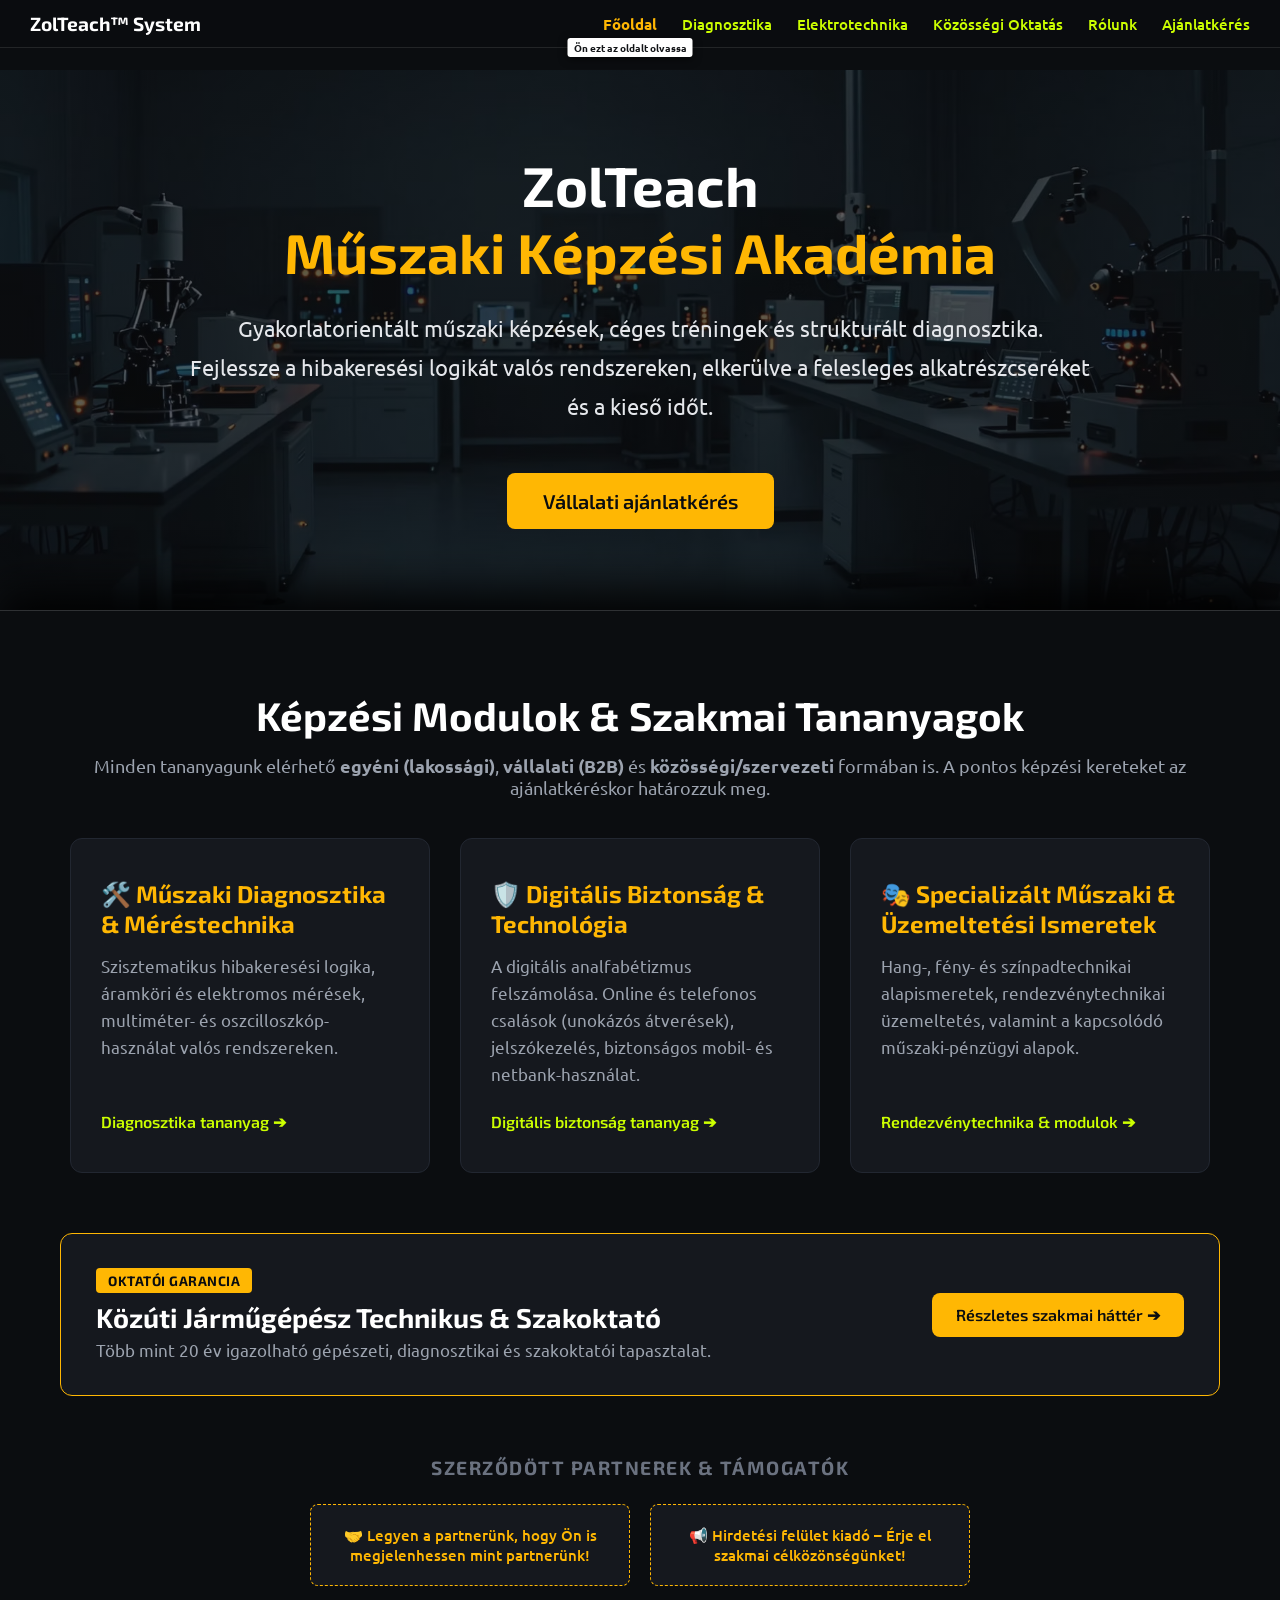
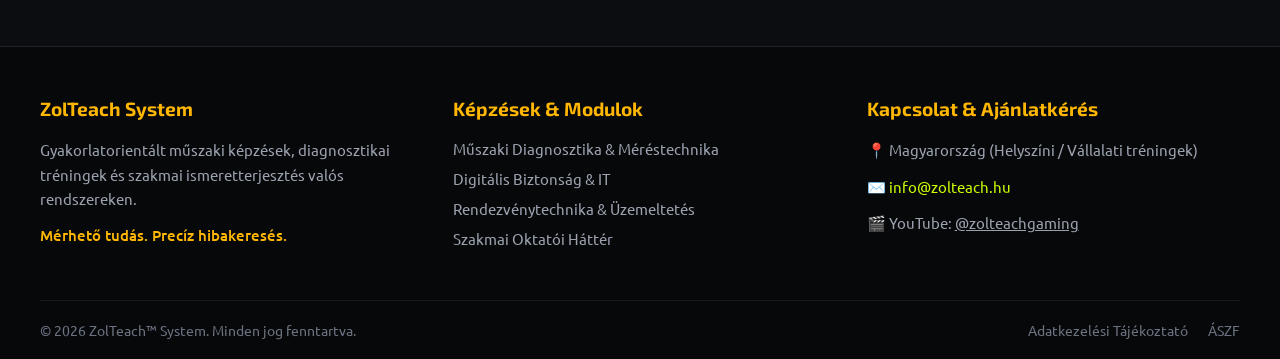
==== commit 779dc94a: "Refactor hero section and update styles" ====
--- a/index.html
+++ b/index.html
@@ -95,34 +95,20 @@
             pointer-events: none;
         }
 
-/* --- HERO SZEKCIÓ (sticky-vel a rácsúszó hatásért) --- */
+        /* --- 1. ALSÓ LAP: HERO SZEKCIÓ (Háttérkép, ami ragad görgetéskor) --- */
         .hero {
             position: sticky;
-            top: 0;
-            background: linear-gradient(rgba(11, 13, 16, 0.6), rgba(11, 13, 16, 0.6)), 
+            top: 70px;
+            background: linear-gradient(rgba(11, 13, 16, 0.65), rgba(11, 13, 16, 0.65)), 
                         url('images/zolteach-hatterkep.jpeg') no-repeat center center/cover;
-            min-height: 55vh;
+            min-height: 60vh;
             display: flex;
             flex-direction: column;
             justify-content: center;
             align-items: center;
             text-align: center;
-            padding: 60px 20px 40px 20px;
-            overflow: hidden; /* Szükséges a sticky és az after kombinációjához */
-            z-index: 1; /* Alacsonyabb réteg */
-        }
-
-        .hero::after {
-            content: '';
-            position: absolute;
-            top: 0; left: 0; right: 0; bottom: 0;
-            background: rgba(11, 13, 16, 0.7); /* Sötétítő réteg */
-            z-index: -1; /* A szöveg mögé */
-        }
-
-        .hero > * {
-            position: relative;
-            z-index: 1; /* A szöveg elé */
+            padding: 60px 20px;
+            z-index: 1;
         }
 
         h1 { 
@@ -142,7 +128,7 @@
             font-size: 1.35rem; 
             max-width: 900px; 
             margin-bottom: 48px; 
-            color: #9ca3af;
+            color: #e5e7eb;
             line-height: 1.8; 
         }
         
@@ -162,6 +148,15 @@
         .btn:hover { 
             background-color: #ffffff; 
             transform: translateY(-2px);
+        }
+
+        /* --- 2. FELSŐ LAP: RÁCSÚSZTATOTT SÖTÉT MÁSODIK PAPÍRLAP --- */
+        .main-content {
+            position: relative;
+            z-index: 2;
+            background-color: #0b0d10;
+            box-shadow: 0 -20px 40px rgba(0, 0, 0, 0.9);
+            border-top: 1px solid rgba(255, 255, 255, 0.15);
         }
 
         /* --- KÉPZÉSI MODULOK SZEKCIÓ --- */
@@ -422,6 +417,7 @@
             .nav-links { gap: 15px; flex-wrap: wrap; justify-content: center; }
             .active-indicator { display: none; }
             h1 { font-size: 2.4rem; }
+            .hero { top: 120px; }
             .guarantee-box { flex-direction: column; text-align: center; }
             .footer-container { flex-direction: column; }
             .footer-bottom { flex-direction: column; text-align: center; }
@@ -449,7 +445,7 @@
         </div>
     </nav>
 
-    <!-- HERO SZEKCIÓ -->
+    <!-- 1. ALSÓ LAP: HERO SZEKCIÓ (Műhelyes fotó, ami helyben marad) -->
     <section class="hero">
         <h1>ZolTeach <br><span>Műszaki Képzési Akadémia</span></h1>
         <p>
@@ -459,95 +455,100 @@
         <a href="#ajanlatkeres" class="btn">Vállalati ajánlatkérés</a>
     </section>
 
-    <!-- KÉPZÉSI MODULOK SZEKCIÓ -->
-    <section class="modules-section">
-        <h2>Képzési Modulok & Szakmai Tananyagok</h2>
-        <p style="color: #9ca3af; margin-bottom: 40px; font-size: 1.1rem;">
-            Minden tananyagunk elérhető <strong>egyéni (lakossági)</strong>, <strong>vállalati (B2B)</strong> és <strong>közösségi/szervezeti</strong> formában is. A pontos képzési kereteket az ajánlatkéréskor határozzuk meg.
-        </p>
-        
-        <div class="grid">
-            <!-- 1. MŰSZAKI MODUL -->
-            <div class="card">
+    <!-- 2. FELSŐ LAP: RÁCSÚSZÓ TARTALOM (Sötét papírlap árnyékkal) -->
+    <div class="main-content">
+
+        <!-- KÉPZÉSI MODULOK SZEKCIÓ -->
+        <section class="modules-section">
+            <h2>Képzési Modulok & Szakmai Tananyagok</h2>
+            <p style="color: #9ca3af; margin-bottom: 40px; font-size: 1.1rem;">
+                Minden tananyagunk elérhető <strong>egyéni (lakossági)</strong>, <strong>vállalati (B2B)</strong> és <strong>közösségi/szervezeti</strong> formában is. A pontos képzési kereteket az ajánlatkéréskor határozzuk meg.
+            </p>
+            
+            <div class="grid">
+                <!-- 1. MŰSZAKI MODUL -->
+                <div class="card">
+                    <div>
+                        <h3>🛠️ Műszaki Diagnosztika & Méréstechnika</h3>
+                        <p>Szisztematikus hibakeresési logika, áramköri és elektromos mérések, multiméter- és oszcilloszkóp-használat valós rendszereken.</p>
+                    </div>
+                    <a href="diagnosztika.html" class="card-link">Diagnosztika tananyag ➔</a>
+                </div>
+
+                <!-- 2. DIGITÁLIS BIZTONSÁG MODUL -->
+                <div class="card">
+                    <div>
+                        <h3>🛡️ Digitális Biztonság & Technológia</h3>
+                        <p>A digitális analfabétizmus felszámolása. Online és telefonos csalások (unokázós átverések), jelszókezelés, biztonságos mobil- és netbank-használat.</p>
+                    </div>
+                    <a href="elektrotechnika.html" class="card-link">Digitális biztonság tananyag ➔</a>
+                </div>
+
+                <!-- 3. SPECIALIZÁLT & ÜZEMELTETÉSI MODUL -->
+                <div class="card">
+                    <div>
+                        <h3>🎭 Specializált Műszaki & Üzemeltetési Ismeretek</h3>
+                        <p>Hang-, fény- és színpadtechnikai alapismeretek, rendezvénytechnikai üzemeltetés, valamint a kapcsolódó műszaki-pénzügyi alapok.</p>
+                    </div>
+                    <a href="kozossegi-kepzesek.html" class="card-link">Rendezvénytechnika & modulok ➔</a>
+                </div>
+            </div>
+        </section>
+
+        <!-- OKTATÓI GARANCIA BLOKK -->
+        <section class="guarantee-banner">
+            <div class="guarantee-box">
                 <div>
-                    <h3>🛠️ Műszaki Diagnosztika & Méréstechnika</h3>
-                    <p>Szisztematikus hibakeresési logika, áramköri és elektromos mérések, multiméter- és oszcilloszkóp-használat valós rendszereken.</p>
-                </div>
-                <a href="diagnosztika.html" class="card-link">Diagnosztika tananyag ➔</a>
+                    <span class="badge">OKTATÓI GARANCIA</span>
+                    <h3>Közúti Járműgépész Technikus & Szakoktató</h3>
+                    <p>Több mint 20 év igazolható gépészeti, diagnosztikai és szakoktatói tapasztalat.</p>
+                </div>
+                <a href="rolunk.html" class="btn" style="padding: 12px 24px; font-size: 1rem;">Részletes szakmai háttér ➔</a>
             </div>
-
-            <!-- 2. DIGITÁLIS BIZTONSÁG MODUL -->
-            <div class="card">
+        </section>
+
+        <!-- PARTNER ÉS REKLÁM SZEKCIÓ -->
+        <section class="partners-section" id="partners-container"></section>
+
+        <!-- LÁBLÉC (FOOTER) -->
+        <footer>
+            <div class="footer-container">
+                <div class="footer-col">
+                    <h4>ZolTeach System</h4>
+                    <p>Gyakorlatorientált műszaki képzések, diagnosztikai tréningek és szakmai ismeretterjesztés valós rendszereken.</p>
+                    <p style="color: #ffb703; font-weight: 500;">Mérhető tudás. Precíz hibakeresés.</p>
+                </div>
+
+                <div class="footer-col">
+                    <h4>Képzések & Modulok</h4>
+                    <ul class="footer-links">
+                        <li><a href="diagnosztika.html">Műszaki Diagnosztika & Méréstechnika</a></li>
+                        <li><a href="elektrotechnika.html">Digitális Biztonság & IT</a></li>
+                        <li><a href="kozossegi-kepzesek.html">Rendezvénytechnika & Üzemeltetés</a></li>
+                        <li><a href="rolunk.html">Szakmai Oktatói Háttér</a></li>
+                    </ul>
+                </div>
+
+                <div class="footer-col" id="ajanlatkeres">
+                    <h4>Kapcsolat & Ajánlatkérés</h4>
+                    <p>📍 Magyarország (Helyszíni / Vállalati tréningek)</p>
+                    <p>✉️ <a href="mailto:info@zolteach.hu" style="color: #ccff00; text-decoration: none;">info@zolteach.hu</a></p>
+                    <p>🎬 YouTube: <a href="https://youtube.com/@zolteachgaming" target="_blank" rel="noopener" style="color: #9ca3af; text-decoration: underline;">@zolteachgaming</a></p>
+                </div>
+            </div>
+
+            <div class="footer-bottom">
                 <div>
-                    <h3>🛡️ Digitális Biztonság & Technológia</h3>
-                    <p>A digitális analfabétizmus felszámolása. Online és telefonos csalások (unokázós átverések), jelszókezelés, biztonságos mobil- és netbank-használat.</p>
-                </div>
-                <a href="elektrotechnika.html" class="card-link">Digitális biztonság tananyag ➔</a>
+                    © 2026 ZolTeach™ System. Minden jog fenntartva.
+                </div>
+                <div style="display: flex; gap: 20px;">
+                    <a href="#">Adatkezelési Tájékoztató</a>
+                    <a href="#">ÁSZF</a>
+                </div>
             </div>
-
-            <!-- 3. SPECIALIZÁLT & ÜZEMELTETÉSI MODUL -->
-            <div class="card">
-                <div>
-                    <h3>🎭 Specializált Műszaki & Üzemeltetési Ismeretek</h3>
-                    <p>Hang-, fény- és színpadtechnikai alapismeretek, rendezvénytechnikai üzemeltetés, valamint a kapcsolódó műszaki-pénzügyi alapok.</p>
-                </div>
-                <a href="kozossegi-kepzesek.html" class="card-link">Rendezvénytechnika & modulok ➔</a>
-            </div>
-        </div>
-    </section>
-
-    <!-- OKTATÓI GARANCIA BLOKK -->
-    <section class="guarantee-banner">
-        <div class="guarantee-box">
-            <div>
-                <span class="badge">OKTATÓI GARANCIA</span>
-                <h3>Közúti Járműgépész Technikus & Szakoktató</h3>
-                <p>Több mint 20 év igazolható gépészeti, diagnosztikai és szakoktatói tapasztalat.</p>
-            </div>
-            <a href="rolunk.html" class="btn" style="padding: 12px 24px; font-size: 1rem;">Részletes szakmai háttér ➔</a>
-        </div>
-    </section>
-
-    <!-- PARTNER ÉS REKLÁM SZEKCIÓ (Központilag a partners.json-ból) -->
-    <section class="partners-section" id="partners-container"></section>
-
-    <!-- LÁBLÉC (FOOTER) -->
-    <footer>
-        <div class="footer-container">
-            <div class="footer-col">
-                <h4>ZolTeach System</h4>
-                <p>Gyakorlatorientált műszaki képzések, diagnosztikai tréningek és szakmai ismeretterjesztés valós rendszereken.</p>
-                <p style="color: #ffb703; font-weight: 500;">Mérhető tudás. Precíz hibakeresés.</p>
-            </div>
-
-            <div class="footer-col">
-                <h4>Képzések & Modulok</h4>
-                <ul class="footer-links">
-                    <li><a href="diagnosztika.html">Műszaki Diagnosztika & Méréstechnika</a></li>
-                    <li><a href="elektrotechnika.html">Digitális Biztonság & IT</a></li>
-                    <li><a href="kozossegi-kepzesek.html">Rendezvénytechnika & Üzemeltetés</a></li>
-                    <li><a href="rolunk.html">Szakmai Oktatói Háttér</a></li>
-                </ul>
-            </div>
-
-            <div class="footer-col" id="ajanlatkeres">
-                <h4>Kapcsolat & Ajánlatkérés</h4>
-                <p>📍 Magyarország (Helyszíni / Vállalati tréningek)</p>
-                <p>✉️ <a href="mailto:info@zolteach.hu" style="color: #ccff00; text-decoration: none;">info@zolteach.hu</a></p>
-                <p>🎬 YouTube: <a href="https://youtube.com/@zolteachgaming" target="_blank" rel="noopener" style="color: #9ca3af; text-decoration: underline;">@zolteachgaming</a></p>
-            </div>
-        </div>
-
-        <div class="footer-bottom">
-            <div>
-                © 2026 ZolTeach™ System. Minden jog fenntartva.
-            </div>
-            <div style="display: flex; gap: 20px;">
-                <a href="#">Adatkezelési Tájékoztató</a>
-                <a href="#">ÁSZF</a>
-            </div>
-        </div>
-    </footer>
+        </footer>
+
+    </div>
 
     <!-- DYNAMIC PARTNER LOADER SCRIPT -->
     <script src="partners.js"></script>
